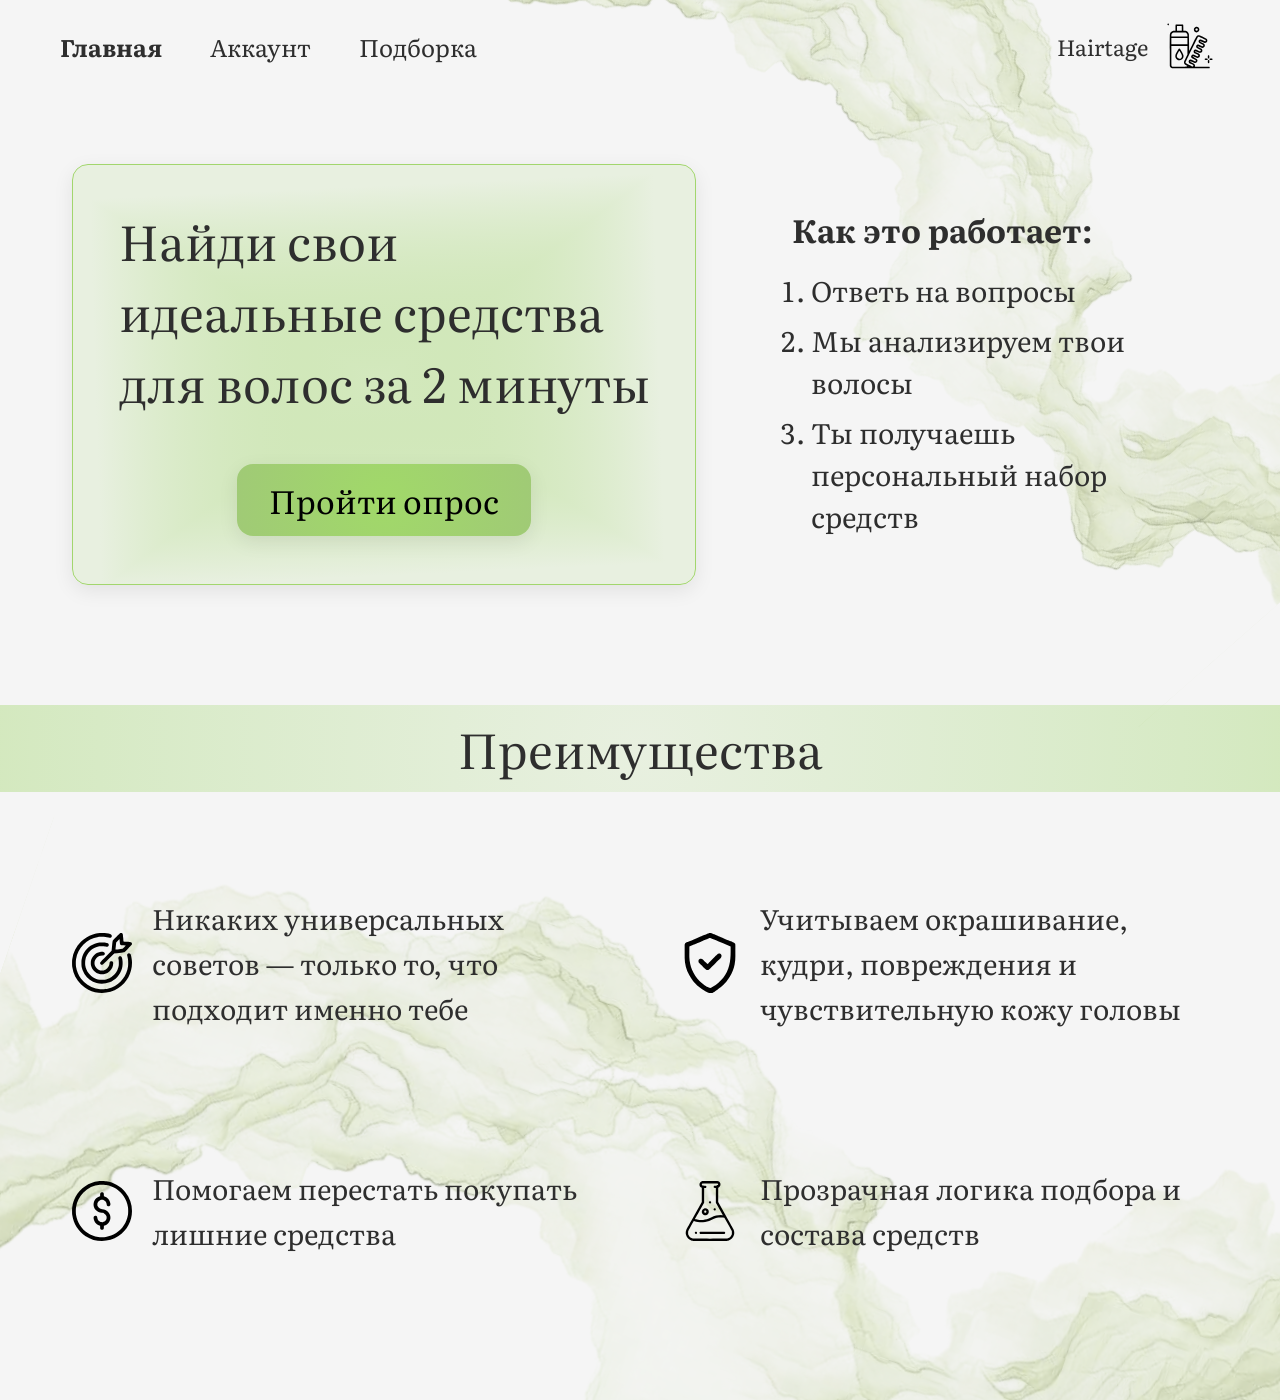
==== index.html @ 3f49c7cc "Initial commit" ====
<!DOCTYPE html>
<html lang="ru">

<head>
    <meta charset="UTF-8">
    <title>Hairtage</title>

    <link rel="stylesheet" href="css/reset.css">
    <link rel="stylesheet" href="css/variables.css">
    <link rel="stylesheet" href="css/base.css">
    <link rel="stylesheet" href="css/header.css">
    <link rel="stylesheet" href="css/components.css">
    <link rel="stylesheet" href="css/pages/home.css">
    <link rel="stylesheet" href="css/background-elements.css">
    <link rel="preconnect" href="https://fonts.googleapis.com">
    <link rel="preconnect" href="https://fonts.gstatic.com" crossorigin>
    <link
        href="https://fonts.googleapis.com/css2?family=Literata:ital,opsz,wght@0,7..72,200..900;1,7..72,200..900&display=swap"
        rel="stylesheet">
</head>

<body>
    <img src="assets/images/background-1.svg" alt="" class="hero-bg">

    <img src="assets/images/background-2.svg" alt="" class="bottom-bg">

    <header class="header">
        <nav class="nav">
            <a href="index.html" class="active">Главная</a>
            <a href="account.html">Аккаунт</a>
            <a href="results.html">Подборка</a>
        </nav>

        <div class="brand">
            <span>Hairtage</span>
            <img src="assets/icons/logo.svg" alt="Hairtage logo">
        </div>
    </header>

    <main>
        <!--HERO-->
        <section class="hero container">
            <div class="hero-left card">
                <p>Найди свои<br>идеальные средства<br>для волос за 2 минуты
                <p>
                    <button class="button" onClick="goToSurvey()">Пройти опрос</button>
            </div>

            <div class="hero-right">
                <h3>Как это работает:</h3>
                <ol>
                    <li>Ответь на вопросы</li>
                    <li>Мы анализируем твои волосы</li>
                    <li>Ты получаешь персональный набор средств</li>
                </ol>
            </div>
        </section>

        <!--ADANTAGES-->
        <section class="advantages">
            <div class="title-line">
                <p>Преимущества</p>
            </div>

            <div class="advantages-grid container">
                <div class="advantage">
                    <img src="assets/icons/target.svg" alt="">
                    <p>Никаких универсальных советов — только то, что подходит именно тебе</p>
                </div>
                <div class="advantage">
                    <img src="assets/icons/shield.svg" alt="">
                    <p>Учитываем окрашивание, кудри, повреждения и чувствительную кожу головы</p>
                </div>
                <div class="advantage">
                    <img src="assets/icons/money.svg" alt="">
                    <p>Помогаем перестать покупать лишние средства</p>
                </div>
                <div class="advantage">
                    <img src="assets/icons/flask.svg" alt="">
                    <p>Прозрачная логика подбора и состава средств</p>
                </div>
            </div>
        </section>
    </main>
    <script>
        function goToSurvey() {
            window.location.href = 'survey.html';
        }
    </script>
</body>

</html>
---- css/variables.css ----
:root {
    --bg-white: #f5f5f5;
    --green-light: #E8F0E0;
    --green-dark: #A2D66D;
    --green-btn-light: #A1D969;
    --green-btn-dark: #A0CA76;
    --text: #2E2E2E;
    --text-muted: #768A61;
    --radius: 16px;
    --shadow: 0 6px 20px rgba(0, 0, 0, 0.08);

    --font-main: "Literata", serif;
}
---- css/base.css ----
body {
  font-family: var(--font-main);
  color: var(--text);
}

.container {
  max-width: 1200px;
  margin: 0 auto;
  padding:  1.5rem 2rem;
}
---- css/header.css ----
.header {
    display: flex;
    justify-content: space-between;
    align-items: center;
    padding: 1rem 3.75rem;
}

.nav {
    display: flex;
    gap: 3rem;
    font-size: 1.5rem;
}

.nav a {
    text-decoration: none;
    color: var(--text);
}

.nav a:hover {
    color: var(--green-dark) /* жирный при наведении */
}

.nav a.active {
    font-weight: 700;
}

.brand {
    display: flex;
    align-items: center;
    gap: 0.75rem;
    font-size: 1.375rem;
}

.brand img {
    width: 3.75rem;
    height: auto;
}
---- css/components.css ----
.button {
    background: radial-gradient(circle at center, var(--green-btn-light), var(--green-btn-dark));
    border: none;
    border-radius: var(--radius);
    padding: 0.75rem 2rem;
    font-size: 2rem;
    cursor: pointer;
    font-family: var(--text);
    transition: all 0.3s ease;
    box-shadow: var(--shadow);
}

.button:hover {
    opacity: 1;
    transform: scale(1.02);
}
---- css/pages/home.css ----
body {
    background-color: var(--bg-white);
}

.card {
    background: url('../../assets/images/diamond-gradient.svg');
    background-size: cover;
    background-position: center;
    border-radius: var(--radius);
    border: 1px solid var(--green-dark);
    padding: 1.5rem 2rem;
    box-shadow: var(--shadow);
    height: 100%;
    display: flex;
    flex-direction: column;
    justify-content: center;
    align-items: center;
}

.hero {
    display: grid;
    grid-template-columns: 1.5fr 1fr;
    gap: 6rem;
    align-items: stretch;
    margin-bottom: 6rem;
    margin-top: 3rem;
}

.hero-left p {
    font-size: 3rem;
    margin: 1rem 0 1.5rem 0;
}

.hero-right {
    align-self: center;
}

.hero-right h3 {
    font-size: 2rem;
    margin-bottom: 1rem;
}

.hero-right ol {
    font-size: 1.75rem;
    line-height: 1.5;
    padding-left: 1.2rem;
}

.hero-right li {
    margin-bottom: 0.5rem;
}

.title-line {
    background: radial-gradient(circle at center, 
        color-mix(in srgb, var(--green-light) 100%, transparent), 
        color-mix(in srgb, var(--green-dark) 40%, transparent)
    );
    margin: 0 auto 2rem auto; /* центрирование и отступ снизу */
    padding: 0.5rem;
}

.title-line p {
    font-size: 3rem;
    text-align: center;
}

.advantages-grid {
  display: grid;
  grid-template-columns: 1fr 1fr;
  gap: 40px 80px;
  padding-bottom: 6rem;
}

.advantage {
  display: flex;
  align-items: center;
  gap: 20px;
  font-size: 20px;
  margin-top: 3rem;
  margin-bottom: 3rem;
}

.advantage img {
    width: 3.75rem;
    height: 3.75rem;
}

.advantage p {
    font-size: 1.75rem;
    line-height: 1.6;
}
---- css/background-elements.css ----
/* Первая картинка - правый верхний угол страницы */
body {
    position: relative;
    min-height: 100vh;
}

.hero-bg {
    position: absolute;
    top: 0;
    right: 0;
    width: 65%;
    height: auto;
    z-index: -1;
    pointer-events: none;
    user-select: none;
}

/* Вторая картинка - внизу страницы */
.bottom-bg {
    position: absolute;
    bottom: 0;
    left: 0; /* или right: 0, если нужно справа */
    width: 100%; /* замените на реальный размер */
    height: auto;
    z-index: -1;
    pointer-events: none;
    user-select: none;
}
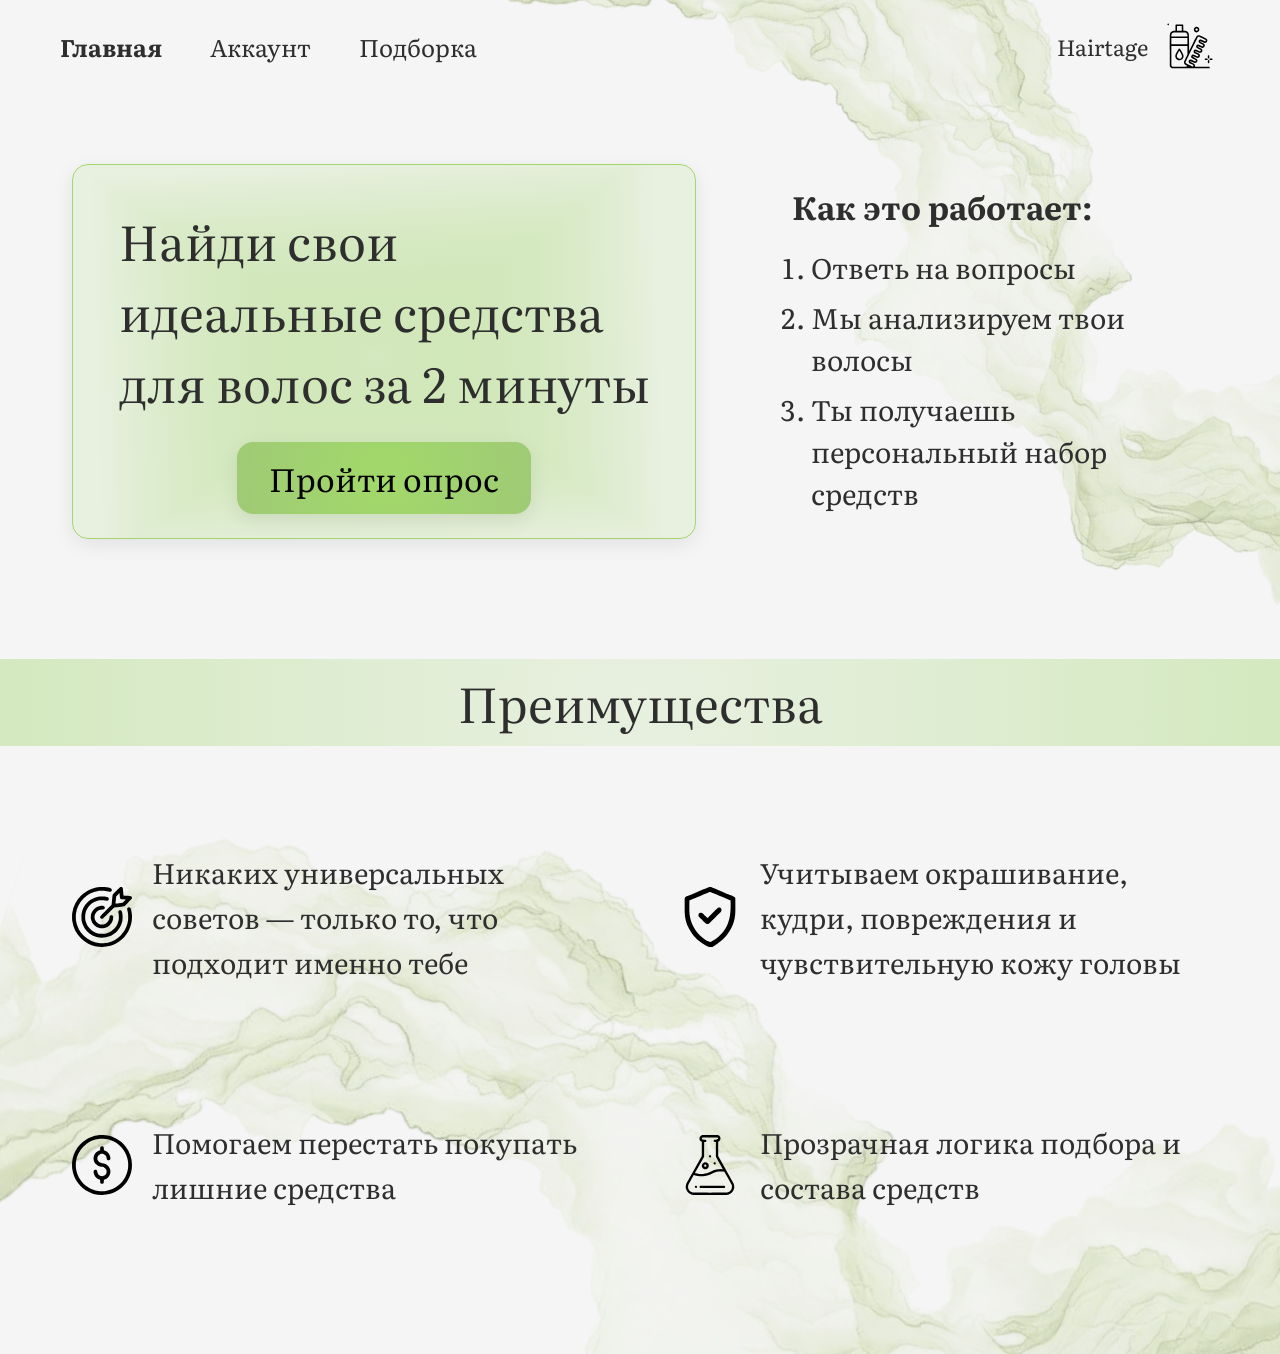
==== commit afd0eb23: "Add of adaptive in header, home and account" ====
--- a/index.html
+++ b/index.html
@@ -25,10 +25,17 @@
     <img src="assets/images/background-2.svg" alt="" class="bottom-bg">
 
     <header class="header">
+
+        <button class="burger" onclick="toggleMenu()">
+            <span></span>
+            <span></span>
+            <span></span>
+        </button>
+
         <nav class="nav">
-            <a href="index.html" class="active">Главная</a>
-            <a href="account.html">Аккаунт</a>
-            <a href="results.html">Подборка</a>
+            <button class="nav-link active" onclick="goToHome()">Главная</button>
+            <button class="nav-link" onclick="goToAccount()">Аккаунт</button>
+            <button class="nav-link" onclick="goToResults()">Подборка</button>
         </nav>
 
         <div class="brand">
@@ -42,7 +49,7 @@
         <section class="hero container">
             <div class="hero-left card">
                 <p>Найди свои<br>идеальные средства<br>для волос за 2 минуты
-                <p>
+                </p>
                     <button class="button" onClick="goToSurvey()">Пройти опрос</button>
             </div>
 
@@ -82,11 +89,7 @@
             </div>
         </section>
     </main>
-    <script>
-        function goToSurvey() {
-            window.location.href = 'survey.html';
-        }
-    </script>
+    <script src="js/nav-logic.js"></script>
 </body>
 
 </html>
--- a/css/header.css
+++ b/css/header.css
@@ -2,36 +2,113 @@
     display: flex;
     justify-content: space-between;
     align-items: center;
-    padding: 1rem 3.75rem;
+    padding: 16px 60px;
 }
 
 .nav {
     display: flex;
-    gap: 3rem;
-    font-size: 1.5rem;
+    gap: 48px;
+    font-size: 24px;
 }
 
-.nav a {
+.nav button {
+    background: none;
+    /* Убираем серый фон кнопки */
+    border: none;
+    /* Убираем рамку */
+    padding: 0;
+    /* Убираем внутренние отступы кнопки */
+    font: var(--font-main);
+    /* Наследуем шрифт от родителя (размер, жирность) */
+    color: var(--text);
+    /* Цвет как у ссылок */
+    cursor: pointer;
+    /* Курсор-рука как у ссылки */
     text-decoration: none;
-    color: var(--text);
+    /* Убираем подчеркивание, если бы оно было */
+    display: inline-block;
+    /* Для корректного отображения */
 }
 
-.nav a:hover {
-    color: var(--green-dark) /* жирный при наведении */
+.nav button:hover {
+    color: var(--green-dark);
+    /* Тот же цвет при наведении */
 }
 
-.nav a.active {
+.nav button.active {
     font-weight: 700;
+    /* Жирный для активной кнопки */
 }
 
 .brand {
     display: flex;
     align-items: center;
-    gap: 0.75rem;
-    font-size: 1.375rem;
+    gap: 12px;
+    font-size: 22px;
 }
 
 .brand img {
-    width: 3.75rem;
+    width: 60px;
     height: auto;
+}
+
+/* БУРГЕР */
+.burger {
+    display: none;
+    flex-direction: column;
+    gap: 6px;
+    background: none;
+    border: none;
+    cursor: pointer;
+}
+
+.burger span {
+    width: 28px;
+    height: 3px;
+    background-color: var(--text);
+    border-radius: 2px;
+}
+
+/* ====== MOBILE ====== */
+@media (max-width: 900px) {
+
+    .header {
+        padding: 16px 24px;
+    }
+
+    .burger {
+        display: flex;
+        order: -1;
+        /* слева */
+    }
+
+    .nav {
+        position: absolute;
+        top: 80px;
+        left: 0;
+        width: 100%;
+        flex-direction: column;
+        gap: 24px;
+        padding: 24px;
+        display: none;
+    }
+
+    .nav.open {
+        display: flex;
+        background-color: var(--bg-white);
+        border-bottom: 1px solid var(--text-muted);
+        z-index: 2;
+    }
+
+    .header.open {
+        background-color: var(--bg-white);
+    }
+
+    .nav button {
+        font-size: 20px;
+    }
+
+    .brand {
+        margin-left: auto;
+    }
 }
--- a/css/pages/home.css
+++ b/css/pages/home.css
@@ -51,11 +51,11 @@
 }
 
 .title-line {
-    background: radial-gradient(circle at center, 
-        color-mix(in srgb, var(--green-light) 100%, transparent), 
-        color-mix(in srgb, var(--green-dark) 40%, transparent)
-    );
-    margin: 0 auto 2rem auto; /* центрирование и отступ снизу */
+    background: radial-gradient(circle at center,
+            color-mix(in srgb, var(--green-light) 100%, transparent),
+            color-mix(in srgb, var(--green-dark) 40%, transparent));
+    margin: 0 auto 2rem auto;
+    /* центрирование и отступ снизу */
     padding: 0.5rem;
 }
 
@@ -65,19 +65,19 @@
 }
 
 .advantages-grid {
-  display: grid;
-  grid-template-columns: 1fr 1fr;
-  gap: 40px 80px;
-  padding-bottom: 6rem;
+    display: grid;
+    grid-template-columns: 1fr 1fr;
+    gap: 40px 80px;
+    padding-bottom: 6rem;
 }
 
 .advantage {
-  display: flex;
-  align-items: center;
-  gap: 20px;
-  font-size: 20px;
-  margin-top: 3rem;
-  margin-bottom: 3rem;
+    display: flex;
+    align-items: center;
+    gap: 20px;
+    font-size: 20px;
+    margin-top: 3rem;
+    margin-bottom: 3rem;
 }
 
 .advantage img {
@@ -88,4 +88,124 @@
 .advantage p {
     font-size: 1.75rem;
     line-height: 1.6;
+}
+
+/* ====== TABLET ====== */
+@media (max-width: 1024px) {
+
+    .hero {
+        gap: 3rem;
+    }
+
+    .hero-left p {
+        font-size: 2.5rem;
+    }
+
+    .hero-right h3 {
+        font-size: 1.75rem;
+    }
+
+    .hero-right ol {
+        font-size: 1.5rem;
+    }
+}
+
+/* ====== MOBILE ====== */
+@media (max-width: 900px) {
+
+    main {
+        display: flex;
+        flex-direction: column;
+        align-items: center;
+    }
+
+    /* Убираем фоновые картинки */
+    .hero-bg,
+    .bottom-bg {
+        display: none;
+    }
+
+    /* HERO в колонку */
+    .hero {
+        grid-template-columns: 1fr;
+        gap: 3rem;
+        margin-bottom: 4rem;
+    }
+
+    .card {
+        padding: 1.5rem;
+    }
+
+    .hero-left p {
+        font-size: 2.5rem;
+    }
+
+    .button {
+        font-size: 1.75rem;
+        padding: 0.6rem 1.5rem;
+    }
+
+
+    .hero-right h3 {
+        font-size: 2rem;
+    }
+
+    .hero-right ol {
+        font-size: 1.75rem;
+        padding-left: 0;
+        list-style-position: inside;
+    }
+
+    /* Преимущества в одну колонку */
+    .advantages-grid {
+        grid-template-columns: 1fr;
+        gap: 40px;
+        padding-bottom: 4rem;
+    }
+
+    .advantage {
+        gap: 15px;
+        margin: 10px 10px;
+    }
+
+    .advantage img {
+        width: 3rem;
+        height: 3rem;
+    }
+
+    .advantage p {
+        font-size: 1.75rem;
+    }
+
+    .title-line p {
+        font-size: 2.5rem;
+    }
+}
+
+/* ====== SMALL MOBILE ====== */
+@media (max-width: 480px) {
+
+    .hero-left p {
+        font-size: 1.7rem;
+    }
+
+    .button {
+        font-size: 1.4rem;
+    }
+
+    .hero-right h3 {
+        font-size: 1.3rem;
+    }
+
+    .hero-right ol {
+        font-size: 1.1rem;
+    }
+
+    .title-line p {
+        font-size: 1.6rem;
+    }
+
+    .advantage p {
+        font-size: 1.1rem;
+    }
 }
